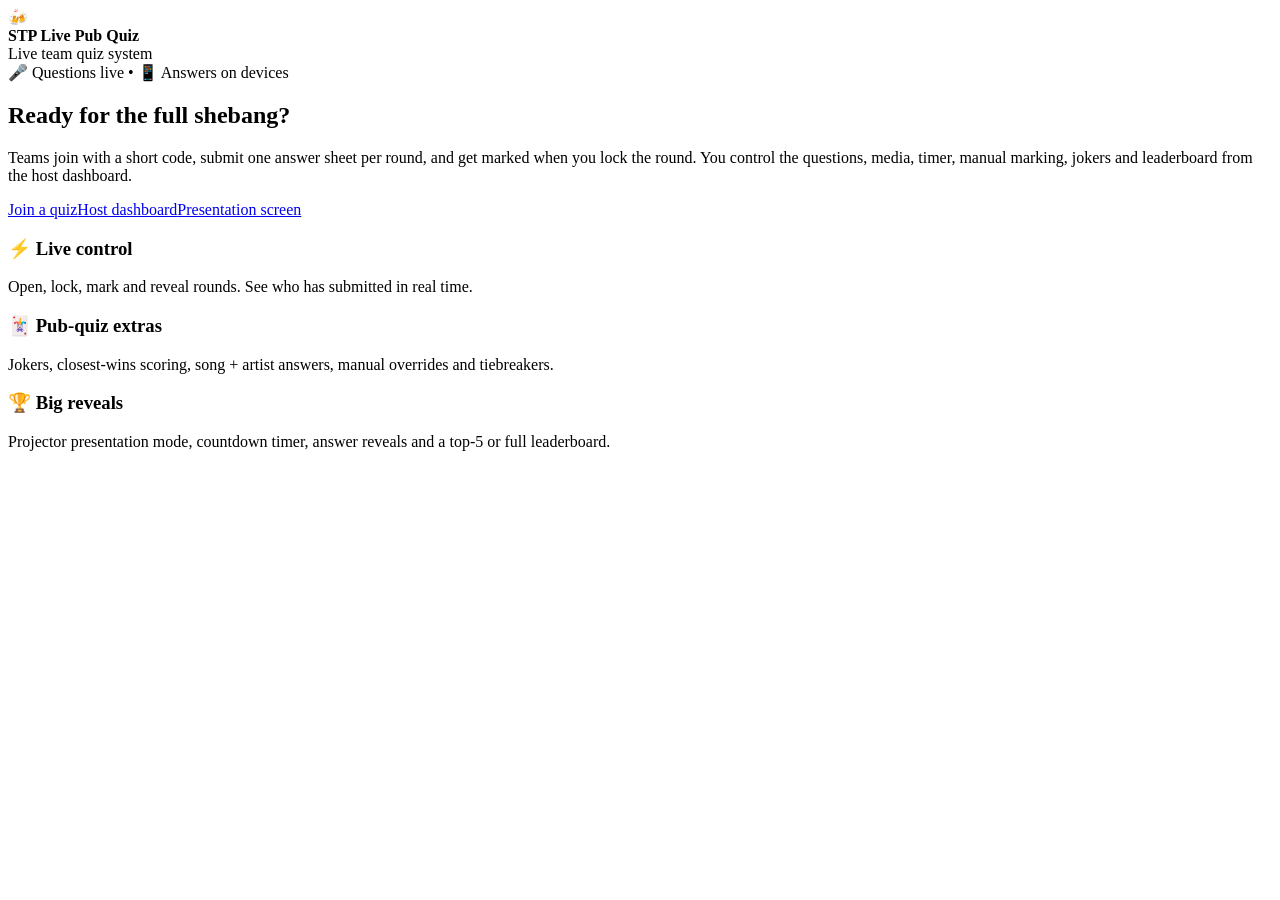
==== index.html @ 30efd8c9 "Add index.html" ====
<!doctype html><html lang="en"><head><meta charset="utf-8"><meta name="viewport" content="width=device-width,initial-scale=1"><title>STP Live Pub Quiz</title><link rel="stylesheet" href="styles.css"></head><body>
<div class="shell"><div class="topbar"><div class="brand"><div class="logo">🍻</div><div><strong>STP Live Pub Quiz</strong><div class="muted tiny">Live team quiz system</div></div></div></div>
<section class="card hero"><span class="pill">🎤 Questions live • 📱 Answers on devices</span><h1>Ready for the full shebang?</h1><p>Teams join with a short code, submit one answer sheet per round, and get marked when you lock the round. You control the questions, media, timer, manual marking, jokers and leaderboard from the host dashboard.</p><div class="actions"><a class="btn primary big" href="team.html">Join a quiz</a><a class="btn good big" href="host.html">Host dashboard</a><a class="btn ghost big" href="present.html">Presentation screen</a></div></section>
<div class="grid three" style="margin-top:16px"><div class="card"><h3>⚡ Live control</h3><p class="muted">Open, lock, mark and reveal rounds. See who has submitted in real time.</p></div><div class="card"><h3>🃏 Pub-quiz extras</h3><p class="muted">Jokers, closest-wins scoring, song + artist answers, manual overrides and tiebreakers.</p></div><div class="card"><h3>🏆 Big reveals</h3><p class="muted">Projector presentation mode, countdown timer, answer reveals and a top-5 or full leaderboard.</p></div></div>
</div></body></html>
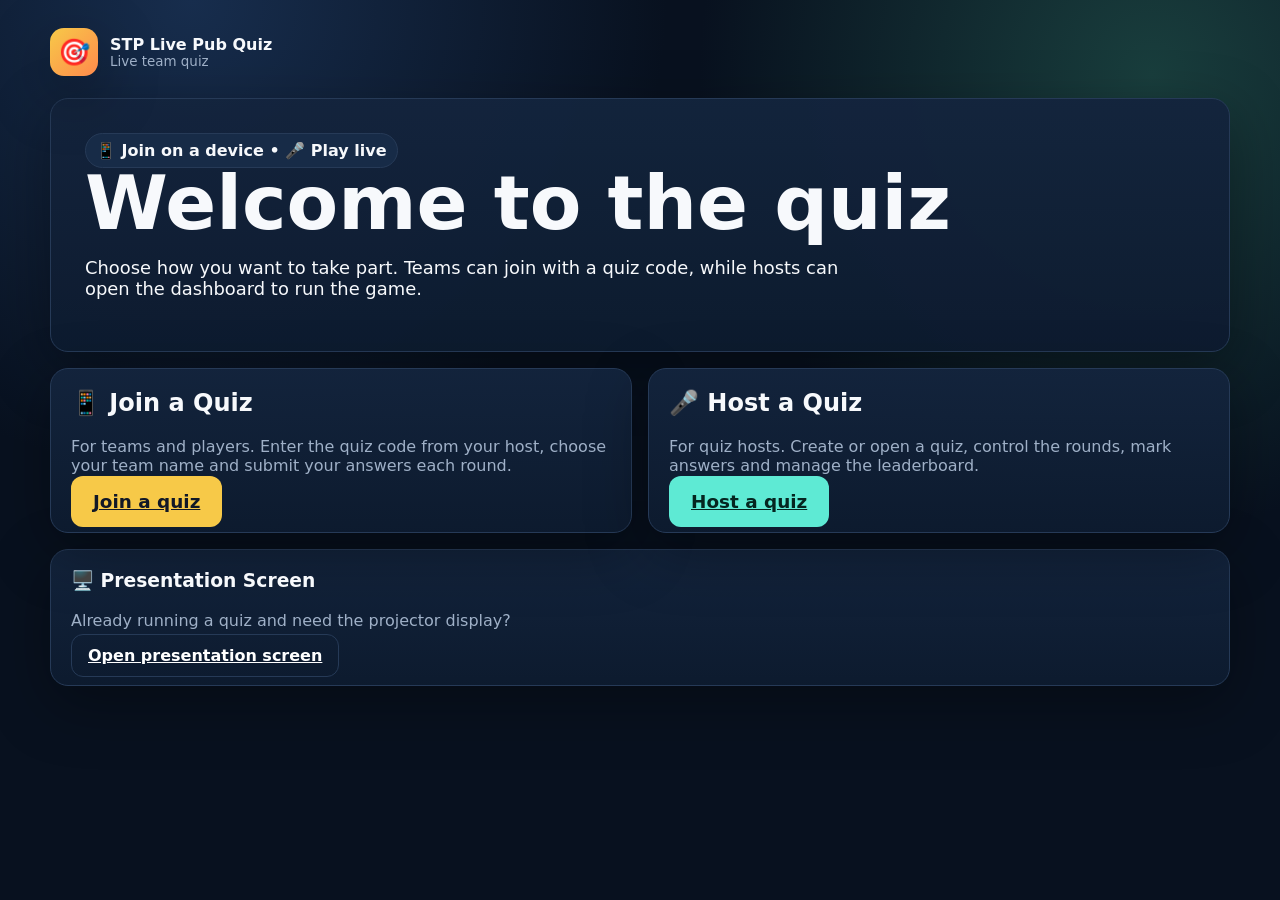
==== commit 2bb77ba7: "Make homepage neutral for players and hosts" ====
--- a/index.html
+++ b/index.html
@@ -1,5 +1,48 @@
-<!doctype html><html lang="en"><head><meta charset="utf-8"><meta name="viewport" content="width=device-width,initial-scale=1"><title>STP Live Pub Quiz</title><link rel="stylesheet" href="styles.css"></head><body>
-<div class="shell"><div class="topbar"><div class="brand"><div class="logo">🍻</div><div><strong>STP Live Pub Quiz</strong><div class="muted tiny">Live team quiz system</div></div></div></div>
-<section class="card hero"><span class="pill">🎤 Questions live • 📱 Answers on devices</span><h1>Ready for the full shebang?</h1><p>Teams join with a short code, submit one answer sheet per round, and get marked when you lock the round. You control the questions, media, timer, manual marking, jokers and leaderboard from the host dashboard.</p><div class="actions"><a class="btn primary big" href="team.html">Join a quiz</a><a class="btn good big" href="host.html">Host dashboard</a><a class="btn ghost big" href="present.html">Presentation screen</a></div></section>
-<div class="grid three" style="margin-top:16px"><div class="card"><h3>⚡ Live control</h3><p class="muted">Open, lock, mark and reveal rounds. See who has submitted in real time.</p></div><div class="card"><h3>🃏 Pub-quiz extras</h3><p class="muted">Jokers, closest-wins scoring, song + artist answers, manual overrides and tiebreakers.</p></div><div class="card"><h3>🏆 Big reveals</h3><p class="muted">Projector presentation mode, countdown timer, answer reveals and a top-5 or full leaderboard.</p></div></div>
-</div></body></html>+<!doctype html>
+<html lang="en">
+<head>
+  <meta charset="utf-8">
+  <meta name="viewport" content="width=device-width,initial-scale=1">
+  <title>STP Live Pub Quiz</title>
+  <link rel="stylesheet" href="styles.css">
+</head>
+<body>
+  <div class="shell">
+    <div class="topbar">
+      <div class="brand">
+        <div class="logo">🎯</div>
+        <div>
+          <strong>STP Live Pub Quiz</strong>
+          <div class="muted tiny">Live team quiz</div>
+        </div>
+      </div>
+    </div>
+
+    <section class="card hero">
+      <span class="pill">📱 Join on a device • 🎤 Play live</span>
+      <h1>Welcome to the quiz</h1>
+      <p>Choose how you want to take part. Teams can join with a quiz code, while hosts can open the dashboard to run the game.</p>
+    </section>
+
+    <div class="grid two" style="margin-top:16px">
+      <div class="card">
+        <h2>📱 Join a Quiz</h2>
+        <p class="muted">For teams and players. Enter the quiz code from your host, choose your team name and submit your answers each round.</p>
+        <a class="btn primary big" href="team.html">Join a quiz</a>
+      </div>
+
+      <div class="card">
+        <h2>🎤 Host a Quiz</h2>
+        <p class="muted">For quiz hosts. Create or open a quiz, control the rounds, mark answers and manage the leaderboard.</p>
+        <a class="btn good big" href="host.html">Host a quiz</a>
+      </div>
+    </div>
+
+    <div class="card" style="margin-top:16px">
+      <h3>🖥️ Presentation Screen</h3>
+      <p class="muted">Already running a quiz and need the projector display?</p>
+      <a class="btn ghost" href="present.html">Open presentation screen</a>
+    </div>
+  </div>
+</body>
+</html>
--- a/styles.css
+++ b/styles.css
@@ -0,0 +1,59 @@
+:root{
+  --bg:#08111f;--panel:#0f1d31;--panel2:#13243d;--text:#f7f9fc;--muted:#9fb0c7;
+  --accent:#f7c948;--accent2:#5eead4;--danger:#fb7185;--ok:#86efac;--line:#263a57;
+  --shadow:0 18px 60px rgba(0,0,0,.34);--radius:18px;
+}
+*{box-sizing:border-box}html{min-height:100%;background:var(--bg)}body{margin:0;min-height:100%;font-family:Inter,ui-sans-serif,system-ui,-apple-system,BlinkMacSystemFont,"Segoe UI",sans-serif;background:radial-gradient(circle at 15% 0%,#172d4d 0,transparent 36%),radial-gradient(circle at 90% 10%,#193e3d 0,transparent 34%),var(--bg);color:var(--text)}
+a{color:var(--accent2)}button,input,select,textarea{font:inherit}.shell{width:min(1180px,calc(100% - 28px));margin:0 auto;padding:28px 0 60px}.topbar{display:flex;gap:14px;justify-content:space-between;align-items:center;margin-bottom:22px;flex-wrap:wrap}.brand{display:flex;align-items:center;gap:12px}.logo{width:48px;height:48px;border-radius:14px;background:linear-gradient(135deg,var(--accent),#ff8a4c);display:grid;place-items:center;font-size:26px;box-shadow:var(--shadow)}h1,h2,h3,p{margin-top:0}.subtle,.muted{color:var(--muted)}.tiny{font-size:.84rem}.grid{display:grid;gap:16px}.grid.two{grid-template-columns:repeat(2,minmax(0,1fr))}.grid.three{grid-template-columns:repeat(3,minmax(0,1fr))}.card{background:linear-gradient(180deg,rgba(19,36,61,.96),rgba(13,27,47,.96));border:1px solid var(--line);border-radius:var(--radius);padding:20px;box-shadow:var(--shadow)}.hero{padding:34px}.hero h1{font-size:clamp(2rem,6vw,4.7rem);line-height:.95;margin-bottom:18px}.hero p{font-size:1.12rem;max-width:760px}.actions{display:flex;gap:10px;flex-wrap:wrap;align-items:center}.btn{border:0;border-radius:12px;padding:11px 16px;font-weight:800;cursor:pointer;background:#20344f;color:#fff;transition:.16s transform,.16s opacity}.btn:hover{transform:translateY(-1px)}.btn.primary{background:var(--accent);color:#111827}.btn.good{background:var(--accent2);color:#052520}.btn.danger{background:var(--danger);color:#25050b}.btn.ghost{background:transparent;border:1px solid var(--line)}.btn.big{font-size:1.15rem;padding:15px 22px}.btn:disabled{opacity:.4;cursor:not-allowed;transform:none}.pill{display:inline-flex;align-items:center;gap:7px;background:#172b47;border:1px solid var(--line);padding:7px 10px;border-radius:999px;font-weight:700}.status-open{color:#86efac}.status-locked{color:#fda4af}.status-ready{color:#fde68a}.status-revealed{color:#93c5fd}.field{display:grid;gap:6px}.field label{font-size:.86rem;color:var(--muted);font-weight:700}.field input,.field select,.field textarea{width:100%;background:#091525;color:#fff;border:1px solid #314966;border-radius:11px;padding:11px 12px;outline:none}.field textarea{min-height:100px;resize:vertical}.field input:focus,.field select:focus,.field textarea:focus{border-color:var(--accent2);box-shadow:0 0 0 3px rgba(94,234,212,.12)}.divider{height:1px;background:var(--line);margin:18px 0}.hidden{display:none!important}.toast{position:fixed;right:18px;bottom:18px;z-index:50;background:#0b1524;border:1px solid var(--line);padding:13px 16px;border-radius:12px;box-shadow:var(--shadow);max-width:380px}.quiz-code{font-size:clamp(2.2rem,7vw,5.5rem);font-weight:1000;letter-spacing:.09em;color:var(--accent);line-height:1}.team-list,.round-list{display:grid;gap:8px}.list-row{display:flex;align-items:center;justify-content:space-between;gap:12px;padding:11px 13px;border:1px solid var(--line);border-radius:12px;background:#0b182a}.list-row.active{border-color:var(--accent);box-shadow:0 0 0 2px rgba(247,201,72,.1)}.score{font-size:1.35rem;font-weight:900}.round-editor{display:grid;gap:10px}.question-editor{border:1px solid var(--line);border-radius:14px;padding:14px;background:#0b182a}.question-editor summary{cursor:pointer;font-weight:900}.question-editor .q-grid{display:grid;grid-template-columns:2fr 1fr;gap:10px;margin-top:12px}.answer-grid{display:grid;gap:12px}.answer-row{background:#0b182a;border:1px solid var(--line);border-radius:14px;padding:14px}.answer-row.correct{border-color:#2d6c4a}.answer-row.review{border-color:#8a6f20}.answer-row.wrong{border-color:#6d3540}.mark-grid{display:grid;grid-template-columns:180px 1fr 120px;gap:12px;align-items:center}.leaderboard{display:grid;gap:10px}.leader-row{display:grid;grid-template-columns:64px 1fr auto;align-items:center;gap:12px;background:#0b182a;border:1px solid var(--line);padding:13px 16px;border-radius:14px}.leader-row .place{font-size:1.7rem;font-weight:1000;color:var(--accent)}.leader-row .name{font-size:1.1rem;font-weight:900}.present{min-height:100vh;display:grid;place-items:center;padding:28px}.present-card{width:min(1400px,96vw);min-height:86vh;background:rgba(7,17,31,.96);border:1px solid #28405e;border-radius:30px;box-shadow:0 28px 100px rgba(0,0,0,.5);padding:clamp(24px,4vw,60px);display:flex;flex-direction:column}.present-head{display:flex;justify-content:space-between;gap:18px;align-items:center}.present-round{font-size:clamp(1rem,2vw,1.5rem);font-weight:800;color:var(--accent2)}.present-qnum{font-size:clamp(1.1rem,2vw,1.7rem);color:var(--muted)}.present-prompt{font-size:clamp(2rem,5vw,5.5rem);font-weight:1000;line-height:1.05;margin:auto 0;text-wrap:balance}.present-answer{font-size:clamp(2rem,5vw,5rem);color:var(--accent);font-weight:1000;text-align:center;margin:18px 0}.question-media{max-width:min(900px,90%);max-height:52vh;object-fit:contain;border-radius:18px;display:block;margin:20px auto}.media-frame{width:min(960px,90%);aspect-ratio:16/9;margin:18px auto}.media-frame iframe{width:100%;height:100%;border:0;border-radius:18px}.present audio,.present video{display:block;max-width:min(960px,90%);max-height:52vh;margin:20px auto}.timer{font-size:clamp(2rem,6vw,5rem);font-weight:1000;color:var(--accent)}.timer.danger{color:var(--danger)}.team-screen{max-width:760px;margin:0 auto}.team-round-title{font-size:clamp(2rem,7vw,3.4rem)}.submit-banner{padding:14px;border-radius:12px;background:#113029;border:1px solid #245e4d}.locked-banner{padding:14px;border-radius:12px;background:#351b22;border:1px solid #65313f}.choice-buttons{display:grid;grid-template-columns:repeat(2,minmax(0,1fr));gap:8px}.choice-buttons label{border:1px solid var(--line);border-radius:11px;padding:10px;cursor:pointer}.choice-buttons input{width:auto}.big-input{font-size:1.2rem;padding:14px!important}.join-code-input{text-transform:uppercase;letter-spacing:.12em;font-weight:900;font-size:1.3rem}.tabs{display:flex;gap:8px;overflow:auto;padding-bottom:3px;margin-bottom:14px}.tab{white-space:nowrap}.tab.active{background:var(--accent);color:#111827}.kbd{border:1px solid #435979;background:#101e33;padding:2px 6px;border-radius:6px}.modal{position:fixed;inset:0;background:rgba(1,6,12,.78);display:grid;place-items:center;padding:20px;z-index:60}.modal>.card{width:min(780px,96vw);max-height:90vh;overflow:auto}.badge{font-size:.78rem;padding:4px 8px;border-radius:999px;background:#1b3150;border:1px solid var(--line);color:var(--muted)}
+@media(max-width:820px){.grid.two,.grid.three{grid-template-columns:1fr}.mark-grid{grid-template-columns:1fr}.question-editor .q-grid{grid-template-columns:1fr}.present-card{min-height:92vh}.hero{padding:22px}.shell{width:min(100% - 18px,1180px);padding-top:14px}.leader-row{grid-template-columns:48px 1fr auto}}
+
+/* Optional compact host remote mode for running the quiz from a phone. */
+body.phone-mode .shell{width:min(520px,calc(100% - 14px));padding:10px 0 36px}
+body.phone-mode .topbar{margin-bottom:10px}
+body.phone-mode .topbar .logo{width:40px;height:40px;font-size:22px}
+body.phone-mode .topbar .brand .muted{display:none}
+body.phone-mode #desktopSetup{display:none}
+body.phone-mode #buildTabBtn{display:none}
+body.phone-mode .tabs{
+  position:sticky;top:0;z-index:25;
+  background:rgba(8,17,31,.96);
+  padding:8px 0;margin:0 0 10px;
+  backdrop-filter:blur(10px)
+}
+body.phone-mode .tabs .btn{flex:1 1 0;padding:10px 8px;font-size:.9rem}
+body.phone-mode .card{padding:14px;border-radius:14px}
+body.phone-mode #tab-live>.grid.two{grid-template-columns:1fr}
+body.phone-mode #tab-live>.grid.two>.card:first-child{order:2}
+body.phone-mode #tab-live>.grid.two>.card:nth-child(2){order:1}
+body.phone-mode #currentRoundPanel>.actions .btn{flex:1 1 calc(50% - 6px);min-height:46px}
+body.phone-mode #currentRoundPanel [data-timer]{flex:1 1 calc(25% - 8px)}
+body.phone-mode #currentRoundPanel .question-media{max-height:240px;max-width:100%}
+body.phone-mode #currentRoundPanel .media-frame{width:100%}
+body.phone-mode #tab-mark .card>.actions{align-items:flex-start}
+body.phone-mode #tab-mark .card>.actions>.actions{width:100%}
+body.phone-mode #tab-mark .card>.actions>.actions .btn{flex:1}
+body.phone-mode .toast{left:8px;right:8px;bottom:8px;max-width:none}
+
+#projectorMedia:fullscreen{
+  width:100vw;
+  height:100vh;
+  background:#000;
+  display:grid;
+  place-items:center;
+  overflow:hidden;
+}
+#projectorMedia:fullscreen .media-frame{
+  width:100vw;
+  height:100vh;
+  max-width:none;
+  aspect-ratio:auto;
+  margin:0;
+}
+#projectorMedia:fullscreen .media-frame iframe,
+#projectorMedia:fullscreen video{
+  width:100vw;
+  height:100vh;
+  max-width:none;
+  max-height:none;
+  border-radius:0;
+}
